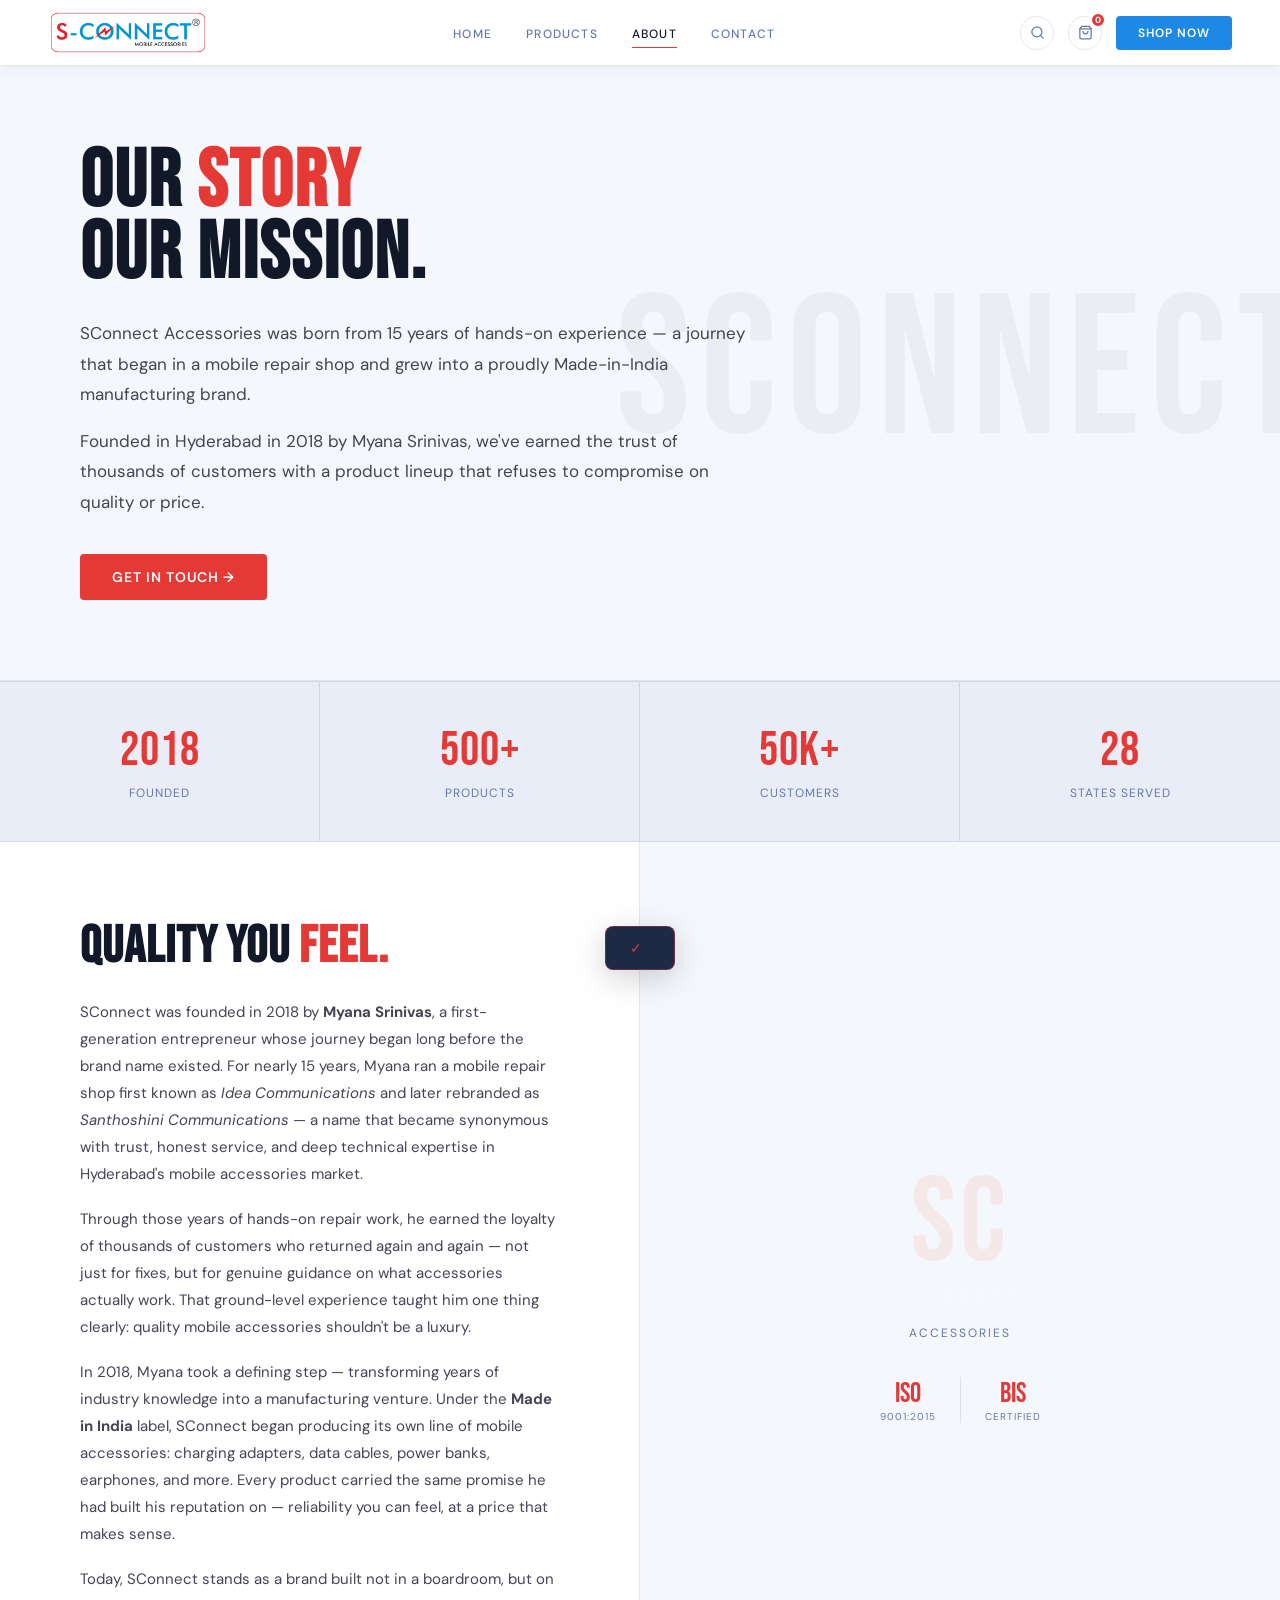
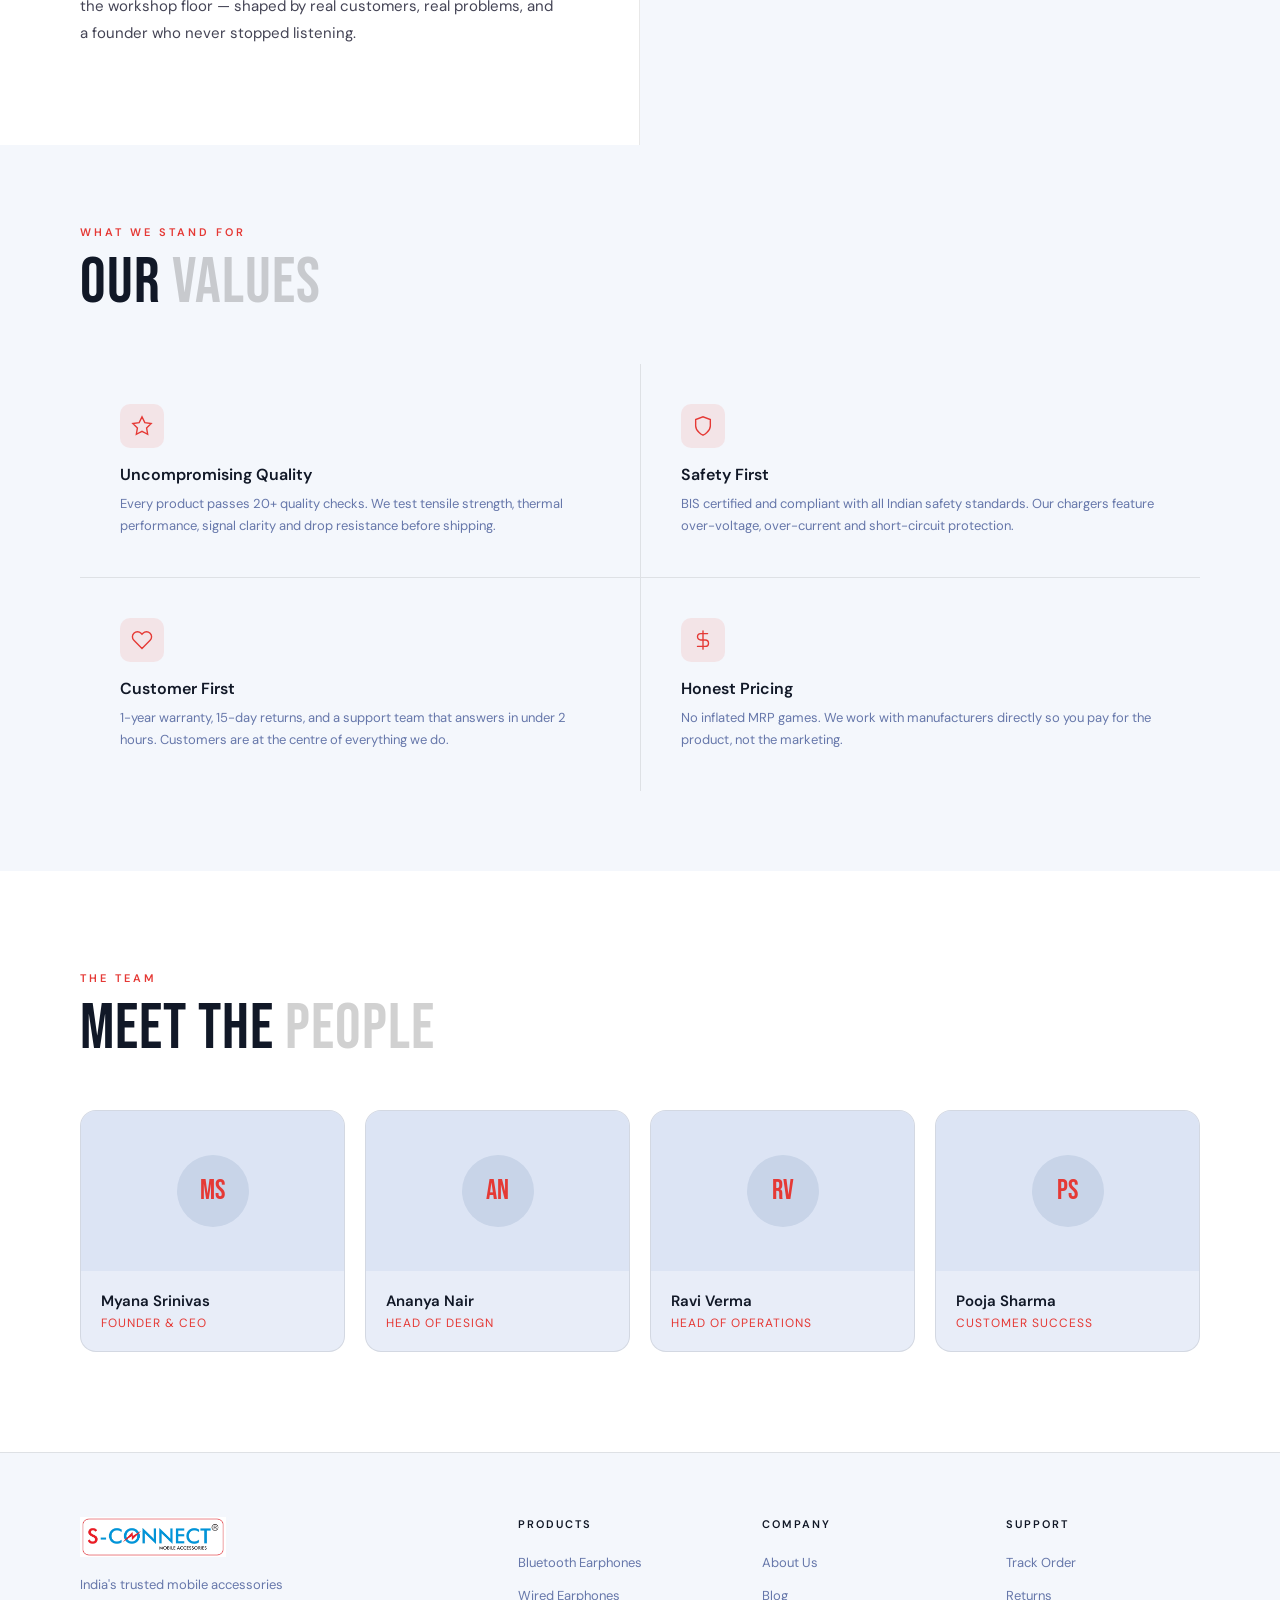
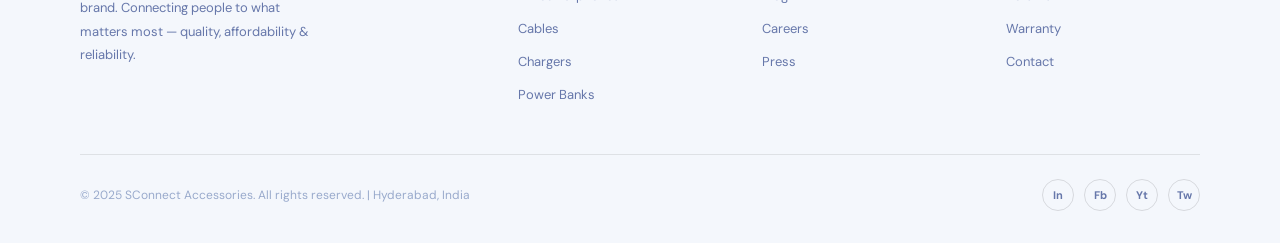
==== about.html @ affcc907 "first commit" ====
<!DOCTYPE html>
<html lang="en">
<head>
  <meta charset="UTF-8">
  <meta name="viewport" content="width=device-width, initial-scale=1.0">
  <title>About Us – SConnect Accessories</title>
  <meta name="description" content="Learn about SConnect Accessories — founded in Hyderabad, serving 50,000+ customers across India with premium mobile accessories.">
  <link href="https://fonts.googleapis.com/css2?family=Bebas+Neue&family=DM+Sans:wght@300;400;500;600;700&display=swap" rel="stylesheet">
  <link rel="stylesheet" href="css/style.css">
</head>
<body>

<!-- ── NAVBAR ── -->
<nav id="navbar">
  <a class="nav-logo" href="index.html">
    <img src="photos/sconnects.jpg" alt="S-Connect Mobile Accessories" class="nav-logo-img">
  </a>
  <ul class="nav-links">
    <li><a href="index.html">Home</a></li>
    <li><a href="products.html">Products</a></li>
    <li><a href="about.html" class="active">About</a></li>
    <li><a href="contact.html">Contact</a></li>
  </ul>
  <div class="nav-right">
    <button class="nav-icon-btn" title="Search">
      <svg width="15" height="15" viewBox="0 0 24 24" fill="none" stroke="currentColor" stroke-width="2" stroke-linecap="round"><circle cx="11" cy="11" r="8"/><line x1="21" y1="21" x2="16.65" y2="16.65"/></svg>
    </button>
    <button class="nav-icon-btn nav-cart" onclick="toggleCart()" title="Cart">
      <svg width="15" height="15" viewBox="0 0 24 24" fill="none" stroke="currentColor" stroke-width="2" stroke-linecap="round"><path d="M6 2L3 6v14a2 2 0 002 2h14a2 2 0 002-2V6l-3-4z"/><line x1="3" y1="6" x2="21" y2="6"/><path d="M16 10a4 4 0 01-8 0"/></svg>
      <span class="cart-count" id="cartCount">0</span>
    </button>
    <a href="products.html" class="btn-nav">Shop Now</a>
  </div>
</nav>

<!-- ── CART DRAWER ── -->
<div class="cart-overlay" id="cartOverlay" onclick="toggleCart()"></div>
<div class="cart-drawer" id="cartDrawer">
  <div class="cart-header">
    <h3>YOUR CART</h3>
    <button class="cart-close" onclick="toggleCart()">✕</button>
  </div>
  <div class="cart-items" id="cartItems">
    <div class="cart-empty">
      <svg width="48" height="48" viewBox="0 0 24 24" fill="none" stroke="currentColor" stroke-width="1.2" opacity="0.3"><path d="M6 2L3 6v14a2 2 0 002 2h14a2 2 0 002-2V6l-3-4z"/><line x1="3" y1="6" x2="21" y2="6"/><path d="M16 10a4 4 0 01-8 0"/></svg>
      <p>Your cart is empty</p>
    </div>
  </div>
  <div class="cart-footer">
    <div class="cart-subtotal">
      <span>Subtotal</span>
      <strong id="cartTotal">₹0</strong>
    </div>
    <button class="btn-checkout" onclick="checkout()">Proceed to Checkout →</button>
  </div>
</div>

<!-- ── TOAST ── -->
<div class="toast" id="toast"><span class="toast-icon">✓</span><span id="toastMsg"></span></div>

<!-- ── PAGE CONTENT ── -->
<div class="about-page">

  <!-- Hero -->
  <div class="about-hero">
    <div class="about-hero-content">
      <h1>OUR <span>STORY</span><br>OUR MISSION.</h1>
      <p>SConnect Accessories was born from 15 years of hands-on experience — a journey that began in a mobile repair shop and grew into a proudly Made-in-India manufacturing brand.</p>
      <p>Founded in Hyderabad in 2018 by Myana Srinivas, we've earned the trust of thousands of customers with a product lineup that refuses to compromise on quality or price.</p>
      <a href="contact.html" class="btn-primary" style="margin-top:20px">Get in Touch →</a>
    </div>
  </div>

  <!-- Stats -->
  <div class="about-stats">
    <div class="about-stat"><div class="about-stat-num">2018</div><div class="about-stat-label">Founded</div></div>
    <div class="about-stat"><div class="about-stat-num">500+</div><div class="about-stat-label">Products</div></div>
    <div class="about-stat"><div class="about-stat-num">50K+</div><div class="about-stat-label">Customers</div></div>
    <div class="about-stat"><div class="about-stat-num">28</div><div class="about-stat-label">States Served</div></div>
  </div>

  <!-- Story -->
  <div class="about-story">
    <div class="about-story-text">
      <h2>QUALITY YOU <span>FEEL.</span></h2>
      <p>SConnect was founded in 2018 by <strong>Myana Srinivas</strong>, a first-generation entrepreneur whose journey began long before the brand name existed. For nearly 15 years, Myana ran a mobile repair shop first known as <em>Idea Communications</em> and later rebranded as <em>Santhoshini Communications</em> — a name that became synonymous with trust, honest service, and deep technical expertise in Hyderabad's mobile accessories market.</p>
      <p>Through those years of hands-on repair work, he earned the loyalty of thousands of customers who returned again and again — not just for fixes, but for genuine guidance on what accessories actually work. That ground-level experience taught him one thing clearly: quality mobile accessories shouldn't be a luxury.</p>
      <p>In 2018, Myana took a defining step — transforming years of industry knowledge into a manufacturing venture. Under the <strong>Made in India</strong> label, SConnect began producing its own line of mobile accessories: charging adapters, data cables, power banks, earphones, and more. Every product carried the same promise he had built his reputation on — reliability you can feel, at a price that makes sense.</p>
      <p>Today, SConnect stands as a brand built not in a boardroom, but on the workshop floor — shaped by real customers, real problems, and a founder who never stopped listening.</p>
    </div>
    <div class="about-story-visual">
      <div style="text-align:center">
        <div style="font-family:var(--font-display);font-size:120px;line-height:1;color:rgba(255,59,0,0.08);letter-spacing:4px">SC</div>
        <div style="font-family:var(--font-display);font-size:28px;letter-spacing:4px;color:rgba(255,255,255,0.15)">SCONNECT</div>
        <div style="font-size:12px;color:var(--muted);letter-spacing:2px;margin-top:8px;text-transform:uppercase">ACCESSORIES</div>
        <div style="display:flex;gap:24px;justify-content:center;margin-top:36px">
          <div style="text-align:center">
            <div style="font-family:var(--font-display);font-size:28px;color:var(--primary)">ISO</div>
            <div style="font-size:10px;color:var(--muted);letter-spacing:1px">9001:2015</div>
          </div>
          <div style="width:1px;background:var(--border)"></div>
          <div style="text-align:center">
            <div style="font-family:var(--font-display);font-size:28px;color:var(--primary)">BIS</div>
            <div style="font-size:10px;color:var(--muted);letter-spacing:1px">CERTIFIED</div>
          </div>
        </div>
      </div>
    </div>
  </div>

  <!-- Values -->
  <div class="section" style="background:var(--dark2);padding-top:80px;padding-bottom:80px">
    <div class="section-label">What We Stand For</div>
    <div class="section-title">OUR <span class="dim">VALUES</span></div>
    <div class="values-grid">
      <div class="value-card">
        <div class="value-icon"><svg viewBox="0 0 24 24"><path d="M12 2l3.09 6.26L22 9.27l-5 4.87 1.18 6.88L12 17.77l-6.18 3.25L7 14.14 2 9.27l6.91-1.01L12 2z"/></svg></div>
        <div class="value-title">Uncompromising Quality</div>
        <div class="value-desc">Every product passes 20+ quality checks. We test tensile strength, thermal performance, signal clarity and drop resistance before shipping.</div>
      </div>
      <div class="value-card">
        <div class="value-icon"><svg viewBox="0 0 24 24"><path d="M12 22s8-4 8-10V5l-8-3-8 3v7c0 6 8 10 8 10z"/></svg></div>
        <div class="value-title">Safety First</div>
        <div class="value-desc">BIS certified and compliant with all Indian safety standards. Our chargers feature over-voltage, over-current and short-circuit protection.</div>
      </div>
      <div class="value-card">
        <div class="value-icon"><svg viewBox="0 0 24 24"><path d="M20.84 4.61a5.5 5.5 0 00-7.78 0L12 5.67l-1.06-1.06a5.5 5.5 0 00-7.78 7.78l1.06 1.06L12 21.23l7.78-7.78 1.06-1.06a5.5 5.5 0 000-7.78z"/></svg></div>
        <div class="value-title">Customer First</div>
        <div class="value-desc">1-year warranty, 15-day returns, and a support team that answers in under 2 hours. Customers are at the centre of everything we do.</div>
      </div>
      <div class="value-card">
        <div class="value-icon"><svg viewBox="0 0 24 24"><path d="M12 2v20M17 5H9.5a3.5 3.5 0 000 7h5a3.5 3.5 0 010 7H6"/></svg></div>
        <div class="value-title">Honest Pricing</div>
        <div class="value-desc">No inflated MRP games. We work with manufacturers directly so you pay for the product, not the marketing.</div>
      </div>
    </div>
  </div>

  <!-- Team -->
  <section class="team-section">
    <div class="section-label">The Team</div>
    <div class="section-title">MEET THE <span class="dim">PEOPLE</span></div>
    <div class="team-grid">
      <div class="team-card"><div class="team-img"><div class="team-avatar">MS</div></div><div class="team-info"><div class="team-name">Myana Srinivas</div><div class="team-role">Founder &amp; CEO</div></div></div>
      <div class="team-card"><div class="team-img"><div class="team-avatar">AN</div></div><div class="team-info"><div class="team-name">Ananya Nair</div><div class="team-role">Head of Design</div></div></div>
      <div class="team-card"><div class="team-img"><div class="team-avatar">RV</div></div><div class="team-info"><div class="team-name">Ravi Verma</div><div class="team-role">Head of Operations</div></div></div>
      <div class="team-card"><div class="team-img"><div class="team-avatar">PS</div></div><div class="team-info"><div class="team-name">Pooja Sharma</div><div class="team-role">Customer Success</div></div></div>
    </div>
  </section>

</div>

<!-- ── FOOTER ── -->
<footer>
  <div class="footer-top">
    <div class="footer-brand">
      <div class="logo-wrap">
        <img src="photos/sconnects.jpg" alt="SConnect Mobile Accessories" class="footer-logo-img">
      </div>
      <p>India's trusted mobile accessories brand. Connecting people to what matters most — quality, affordability &amp; reliability.</p>
    </div>
    <div class="footer-col">
      <h4>Products</h4>
      <ul>
        <li><a href="products.html?cat=Bluetooth">Bluetooth Earphones</a></li>
        <li><a href="products.html?cat=WiredEarphones">Wired Earphones</a></li>
        <li><a href="products.html?cat=Cables">Cables</a></li>
        <li><a href="products.html?cat=Chargers">Chargers</a></li>
        <li><a href="products.html?cat=PowerBank">Power Banks</a></li>
      </ul>
    </div>
    <div class="footer-col">
      <h4>Company</h4>
      <ul>
        <li><a href="about.html">About Us</a></li>
        <li><a href="#">Blog</a></li>
        <li><a href="#">Careers</a></li>
        <li><a href="#">Press</a></li>
      </ul>
    </div>
    <div class="footer-col">
      <h4>Support</h4>
      <ul>
        <li><a href="#">Track Order</a></li>
        <li><a href="#">Returns</a></li>
        <li><a href="#">Warranty</a></li>
        <li><a href="contact.html">Contact</a></li>
      </ul>
    </div>
  </div>
  <div class="footer-bottom">
    <p class="footer-copy">© 2025 SConnect Accessories. All rights reserved. | Hyderabad, India</p>
    <div class="footer-socials">
      <a class="fsoc">In</a><a class="fsoc">Fb</a><a class="fsoc">Yt</a><a class="fsoc">Tw</a>
    </div>
  </div>
</footer>

<button class="back-top" id="backTop" onclick="window.scrollTo({top:0,behavior:'smooth'})">↑</button>

<script src="js/data.js"></script>
<script src="js/cart.js"></script>
<script src="js/main.js"></script>
<script>updateCartUI();</script>
</body>
</html>
---- css/style.css ----
/* ================================================
   SCONNECT ACCESSORIES — Global Stylesheet
   ================================================ */
*,*::before,*::after{box-sizing:border-box;margin:0;padding:0}
:root{
  --primary:#E53935;--primary-dark:#C62828;
  --blue:#1E88E5;--blue-dark:#1565C0;
  --dark:#FFFFFF;--dark2:#F4F7FC;--dark3:#E8EDF8;--dark4:#DCE4F4;
  --gray:#C8D4E8;--border:rgba(0,0,0,0.09);
  --muted:#6677AA;--muted2:#99AACC;--white:#111827;
  --font-display:'Bebas Neue',sans-serif;--font-body:'DM Sans',sans-serif;
}
html{scroll-behavior:smooth}
body{font-family:var(--font-body);background:var(--dark);color:var(--white);overflow-x:hidden;-webkit-font-smoothing:antialiased}
a{text-decoration:none;color:inherit}
ul{list-style:none}
button{font-family:var(--font-body);cursor:pointer}

/* ── NAV ── */
nav{position:fixed;top:0;left:0;right:0;z-index:1000;display:flex;align-items:center;justify-content:space-between;padding:0 48px;height:66px;background:rgba(255,255,255,0.97);backdrop-filter:blur(14px);border-bottom:1px solid var(--border);box-shadow:0 1px 16px rgba(0,0,0,0.07)}
.nav-logo{display:flex;align-items:center;gap:10px;text-decoration:none;color:inherit}
.nav-logo-img{height:44px;width:auto;object-fit:contain;display:block}
.nav-logo-icon{width:36px;height:36px;background:var(--primary);border-radius:8px;display:flex;align-items:center;justify-content:center;flex-shrink:0}
.nav-logo-icon svg{width:20px;height:20px;fill:none;stroke:#fff;stroke-width:2.2;stroke-linecap:round;stroke-linejoin:round}
.nav-logo-text{font-family:var(--font-display);font-size:24px;letter-spacing:3px}
.nav-logo-text span{color:var(--primary)}
.nav-links{display:flex;gap:34px}
.nav-links a{font-size:12px;font-weight:500;letter-spacing:1.2px;text-transform:uppercase;color:var(--muted);transition:color 0.2s;padding:4px 0;position:relative}
.nav-links a::after{content:'';position:absolute;bottom:-2px;left:0;right:0;height:1px;background:var(--primary);transform:scaleX(0);transition:transform 0.25s}
.nav-links a:hover,.nav-links a.active{color:var(--white)}
.nav-links a:hover::after,.nav-links a.active::after{transform:scaleX(1)}
.nav-right{display:flex;align-items:center;gap:14px}
.nav-icon-btn{width:34px;height:34px;background:transparent;border:1px solid var(--border);border-radius:50%;display:flex;align-items:center;justify-content:center;color:var(--muted);transition:all 0.2s;cursor:pointer}
.nav-icon-btn:hover{border-color:var(--primary);color:var(--primary)}
.nav-cart{position:relative}
.cart-count{position:absolute;top:-5px;right:-5px;background:var(--primary);color:#fff;font-size:9px;font-weight:700;width:16px;height:16px;border-radius:50%;display:flex;align-items:center;justify-content:center;border:2px solid var(--dark)}
.btn-nav{background:var(--blue);color:#fff;border:none;padding:9px 22px;border-radius:4px;font-size:12px;font-weight:600;letter-spacing:1px;text-transform:uppercase;transition:all 0.2s;display:inline-flex;align-items:center}
.btn-nav:hover{background:var(--blue-dark);transform:translateY(-1px)}

/* ── CART DRAWER ── */
.cart-overlay{position:fixed;inset:0;background:rgba(0,0,0,0.7);z-index:2000;opacity:0;pointer-events:none;transition:opacity 0.3s;backdrop-filter:blur(4px)}
.cart-overlay.open{opacity:1;pointer-events:all}
.cart-drawer{position:fixed;top:0;right:0;bottom:0;width:420px;background:var(--dark2);z-index:2001;transform:translateX(100%);transition:transform 0.35s cubic-bezier(0.4,0,0.2,1);display:flex;flex-direction:column;border-left:1px solid var(--border)}
.cart-drawer.open{transform:translateX(0)}
.cart-header{display:flex;align-items:center;justify-content:space-between;padding:24px 28px;border-bottom:1px solid var(--border)}
.cart-header h3{font-family:var(--font-display);font-size:24px;letter-spacing:2px}
.cart-close{width:36px;height:36px;background:var(--dark3);border:none;border-radius:50%;color:var(--white);font-size:18px;display:flex;align-items:center;justify-content:center;transition:all 0.2s;cursor:pointer}
.cart-close:hover{background:var(--primary)}
.cart-items{flex:1;overflow-y:auto;padding:20px 28px;display:flex;flex-direction:column;gap:16px}
.cart-items::-webkit-scrollbar{width:4px}
.cart-items::-webkit-scrollbar-thumb{background:var(--gray);border-radius:2px}
.cart-item{display:flex;gap:14px;align-items:center;background:var(--dark3);border-radius:10px;padding:14px;border:1px solid var(--border)}
.cart-item-img{width:60px;height:60px;background:var(--dark4);border-radius:8px;display:flex;align-items:center;justify-content:center;flex-shrink:0;overflow:hidden}
.cart-item-info{flex:1}
.cart-item-name{font-size:14px;font-weight:600;margin-bottom:4px}
.cart-item-price{font-size:13px;color:var(--primary);font-weight:600}
.cart-item-qty{display:flex;align-items:center;gap:10px;margin-top:8px}
.qty-btn{width:26px;height:26px;background:var(--gray);border:none;border-radius:4px;color:var(--white);font-size:16px;display:flex;align-items:center;justify-content:center;transition:background 0.2s;cursor:pointer}
.qty-btn:hover{background:var(--primary);color:#fff}
.qty-num{font-size:13px;font-weight:600;min-width:20px;text-align:center}
.cart-item-remove{background:none;border:none;color:var(--muted);font-size:16px;margin-left:auto;transition:color 0.2s;padding:4px;cursor:pointer}
.cart-item-remove:hover{color:#ff4444}
.cart-empty{text-align:center;padding:60px 20px;color:var(--muted)}
.cart-empty p{font-size:15px;margin-top:12px}
.cart-footer{padding:20px 28px;border-top:1px solid var(--border)}
.cart-subtotal{display:flex;justify-content:space-between;align-items:center;margin-bottom:16px}
.cart-subtotal span{font-size:14px;color:var(--muted)}
.cart-subtotal strong{font-family:var(--font-display);font-size:26px;letter-spacing:1px}
.btn-checkout{width:100%;background:var(--blue);color:#fff;border:none;padding:16px;border-radius:6px;font-size:14px;font-weight:700;letter-spacing:1px;text-transform:uppercase;transition:all 0.2s;cursor:pointer}
.btn-checkout:hover{background:var(--blue-dark)}

/* ── TOAST ── */
.toast{position:fixed;bottom:30px;left:50%;transform:translateX(-50%) translateY(100px);background:#1E2A45;border:1px solid rgba(229,57,53,0.4);color:#fff;padding:12px 24px;border-radius:8px;font-size:14px;font-weight:500;z-index:3000;transition:transform 0.35s cubic-bezier(0.34,1.56,0.64,1);white-space:nowrap;box-shadow:0 8px 32px rgba(0,0,0,0.18)}
.toast.show{transform:translateX(-50%) translateY(0)}
.toast-icon{color:var(--primary);margin-right:8px}

/* ── SHARED UTILITIES ── */
.section{padding:100px 80px}
.section-label{font-size:11px;font-weight:600;letter-spacing:3px;text-transform:uppercase;color:var(--primary);margin-bottom:14px}
.section-title{font-family:var(--font-display);font-size:clamp(40px,5vw,64px);letter-spacing:1px;line-height:0.95;color:var(--white);margin-bottom:50px}
.section-title .dim{color:rgba(0,0,0,0.18)}
.btn-primary{background:var(--primary);color:#fff;border:none;padding:14px 32px;border-radius:4px;font-size:14px;font-weight:600;letter-spacing:1px;text-transform:uppercase;transition:all 0.2s;display:inline-flex;align-items:center;gap:8px;cursor:pointer}
.btn-primary:hover{background:var(--primary-dark);transform:translateY(-1px)}
.btn-ghost{background:transparent;color:var(--blue);border:1px solid var(--blue);padding:14px 32px;border-radius:4px;font-size:14px;font-weight:500;letter-spacing:1px;text-transform:uppercase;transition:all 0.2s;display:inline-flex;align-items:center;gap:8px;cursor:pointer}
.btn-ghost:hover{border-color:var(--blue-dark);background:rgba(30,136,229,0.06);color:var(--blue-dark)}

/* ── PRODUCT CARD ── */
.product-card{background:var(--dark3);border:1px solid var(--border);border-radius:16px;overflow:hidden;cursor:pointer;transition:all 0.3s}
.product-card:hover{border-color:rgba(229,57,53,0.22);transform:translateY(-4px);box-shadow:0 16px 48px rgba(0,0,0,0.4)}
.product-img{height:220px;display:flex;align-items:center;justify-content:center;position:relative;overflow:hidden}
.product-img-bg{position:absolute;inset:0;opacity:0.07}
.badge{position:absolute;top:14px;left:14px;background:var(--primary);color:#fff;font-size:10px;font-weight:700;letter-spacing:1.5px;text-transform:uppercase;padding:4px 10px;border-radius:3px;z-index:2}
.product-info{padding:20px 24px 24px}
.product-cat{font-size:11px;color:var(--muted);text-transform:uppercase;letter-spacing:1.5px;margin-bottom:7px}
.product-name{font-size:16px;font-weight:600;margin-bottom:5px}
.product-desc{font-size:13px;color:var(--muted);line-height:1.6;margin-bottom:18px}
.product-footer{display:flex;align-items:center;justify-content:space-between}
.product-price{font-family:var(--font-display);font-size:24px;letter-spacing:1px}
.product-price .currency{font-size:14px;font-family:var(--font-body);font-weight:500}
.product-price .old{font-size:13px;font-family:var(--font-body);color:var(--muted);text-decoration:line-through;margin-left:7px;font-weight:400}
.btn-add{width:38px;height:38px;background:var(--primary);border:none;border-radius:50%;color:#fff;font-size:20px;font-weight:300;display:flex;align-items:center;justify-content:center;transition:all 0.2s;cursor:pointer}
.btn-add:hover{background:var(--primary-dark);transform:scale(1.1)}

/* ── HOME — HERO ── */
.hero{min-height:100vh;padding-top:66px;display:grid;grid-template-columns:1fr 1fr;position:relative;overflow:hidden}
.hero-left{display:flex;flex-direction:column;justify-content:center;padding:80px 60px 80px 80px;position:relative;z-index:2}
.hero-badge{display:inline-flex;align-items:center;gap:8px;background:rgba(229,57,53,0.1);border:1px solid rgba(229,57,53,0.28);color:var(--primary);font-size:11px;font-weight:600;letter-spacing:2px;text-transform:uppercase;padding:6px 14px;border-radius:20px;margin-bottom:28px;width:fit-content}
.hero-badge::before{content:'';width:6px;height:6px;border-radius:50%;background:var(--primary);animation:pulse 1.5s infinite}
@keyframes pulse{0%,100%{opacity:1}50%{opacity:0.3}}
.hero-title{font-family:var(--font-display);font-size:clamp(64px,7vw,100px);line-height:0.9;letter-spacing:2px;color:var(--white);margin-bottom:24px}
.hero-title .accent{color:var(--primary);display:block}
.hero-sub{font-size:15px;color:var(--muted);line-height:1.75;max-width:380px;margin-bottom:40px;font-weight:300}
.hero-cta{display:flex;gap:16px;align-items:center}
.hero-stats{display:flex;gap:40px;margin-top:60px;padding-top:40px;border-top:1px solid var(--border)}
.stat-num{font-family:var(--font-display);font-size:36px;letter-spacing:1px}
.stat-label{font-size:11px;color:var(--muted);letter-spacing:1px;text-transform:uppercase;margin-top:2px}
.hero-right{position:relative;display:flex;align-items:center;justify-content:center;overflow:hidden}
.hero-bg-glow{position:absolute;width:600px;height:600px;background:radial-gradient(circle,rgba(30,136,229,0.18) 0%,transparent 70%);border-radius:50%;top:50%;left:50%;transform:translate(-50%,-50%)}
.hero-product-visual{position:relative;z-index:2;width:380px;height:380px;display:flex;align-items:center;justify-content:center}
.product-circle{width:320px;height:320px;border-radius:50%;border:1px solid rgba(0,0,0,0.1);display:flex;align-items:center;justify-content:center;position:relative;animation:float 4s ease-in-out infinite}
@keyframes float{0%,100%{transform:translateY(0)}50%{transform:translateY(-12px)}}
.product-circle::before{content:'';position:absolute;inset:-20px;border-radius:50%;border:1px solid rgba(229,57,53,0.1)}
.product-circle::after{content:'';position:absolute;inset:-40px;border-radius:50%;border:1px dashed rgba(0,0,0,0.08)}
.hero-img-frame{position:relative;animation:float 4s ease-in-out infinite;filter:drop-shadow(0 24px 48px rgba(30,136,229,0.18))}
.hero-product-img{width:420px;max-width:90%;height:420px;object-fit:contain;display:block;position:relative;z-index:1}
/* ── Hero Oval Slideshow ── */
.hero-slideshow{position:relative;width:340px;height:440px;border-radius:50%;overflow:hidden;transform:translateZ(0);-webkit-transform:translateZ(0);border:3px solid rgba(30,136,229,0.22);box-shadow:0 24px 64px rgba(30,136,229,0.18),0 0 0 14px rgba(30,136,229,0.06);animation:float 4s ease-in-out infinite;flex-shrink:0}
.hero-slide{position:absolute;top:0;left:0;width:100%;height:100%;opacity:0;transition:opacity 1.4s ease-in-out}
.hero-slide.active{opacity:1}
.hero-slide img{position:absolute;top:0;left:0;width:100%;height:100%;object-fit:cover;object-position:center;display:block}
.hero-slide-label{position:absolute;bottom:32px;left:50%;transform:translateX(-50%);background:rgba(255,255,255,0.92);backdrop-filter:blur(8px);color:var(--white);font-size:11px;font-weight:700;letter-spacing:1.5px;text-transform:uppercase;padding:6px 18px;border-radius:20px;white-space:nowrap;transition:opacity 0.4s ease;z-index:10;border:1px solid rgba(30,136,229,0.18)}

/* ── MARQUEE ── */
.marquee-strip{background:var(--blue);padding:13px 0;overflow:hidden;white-space:nowrap}
.marquee-inner{display:inline-block;animation:marquee 22s linear infinite}
@keyframes marquee{0%{transform:translateX(0)}100%{transform:translateX(-50%)}}
.marquee-item{display:inline-block;font-family:var(--font-display);font-size:16px;letter-spacing:3px;padding:0 28px}
.marquee-dot{color:rgba(255,255,255,0.4)}

/* ── HOME — CATEGORIES ── */
.categories-grid{display:grid;grid-template-columns:repeat(4,1fr);gap:16px}
.cat-card{background:var(--dark3);border:1px solid var(--border);border-radius:12px;padding:32px 24px;cursor:pointer;transition:all 0.3s;position:relative;overflow:hidden}
.cat-card::before{content:'';position:absolute;bottom:0;left:0;right:0;height:3px;background:var(--primary);transform:scaleX(0);transform-origin:left;transition:transform 0.3s}
.cat-card:hover{border-color:rgba(229,57,53,0.28);transform:translateY(-4px)}
.cat-card:hover::before{transform:scaleX(1)}
.cat-icon{width:52px;height:52px;background:rgba(229,57,53,0.1);border-radius:10px;display:flex;align-items:center;justify-content:center;margin-bottom:20px}
.cat-icon svg{width:26px;height:26px;stroke:var(--primary);fill:none;stroke-width:1.5;stroke-linecap:round}
.cat-name{font-size:15px;font-weight:600;margin-bottom:6px}
.cat-count{font-size:12px;color:var(--muted)}

/* ── HOME — PRODUCTS SECTION ── */
.products-section{background:var(--dark2);padding:100px 80px}
.section-header{display:flex;align-items:flex-end;justify-content:space-between;margin-bottom:50px}
.products-grid{display:grid;grid-template-columns:repeat(3,1fr);gap:20px}

/* ── HOME — WHY ── */
.why-section{padding:100px 80px;background:var(--dark)}
.why-grid{display:grid;grid-template-columns:1fr 1fr;gap:80px;align-items:center}
.why-items{display:flex;flex-direction:column;gap:28px;margin-top:44px}
.why-item{display:flex;gap:20px;align-items:flex-start}
.why-num{font-family:var(--font-display);font-size:48px;line-height:1;color:rgba(229,57,53,0.18);min-width:52px}
.why-item-title{font-size:16px;font-weight:600;margin-bottom:6px}
.why-item-desc{font-size:13px;color:var(--muted);line-height:1.7}
.why-right{display:grid;grid-template-columns:1fr 1fr;gap:16px}
.spec-card{background:var(--dark3);border:1px solid var(--border);border-radius:12px;padding:28px 24px;text-align:center}
.spec-val{font-family:var(--font-display);font-size:42px;letter-spacing:1px;color:var(--primary)}
.spec-unit{font-size:18px}
.spec-desc{font-size:12px;color:var(--muted);margin-top:6px;letter-spacing:0.5px}

/* ── HOME — REVIEWS ── */
.reviews-section{padding:100px 80px;background:var(--dark2)}
.reviews-grid{display:grid;grid-template-columns:repeat(3,1fr);gap:20px}
.review-card{background:var(--dark3);border:1px solid var(--border);border-radius:16px;padding:28px;transition:all 0.3s}
.review-card:hover{border-color:rgba(229,57,53,0.18);transform:translateY(-2px)}
.review-stars{color:var(--primary);font-size:14px;letter-spacing:2px;margin-bottom:14px}
.review-text{font-size:14px;color:#445;line-height:1.7;margin-bottom:18px;font-weight:400;font-style:italic}
.review-author{display:flex;align-items:center;gap:12px}
.review-avatar{width:38px;height:38px;border-radius:50%;background:var(--primary);display:flex;align-items:center;justify-content:center;font-size:15px;font-weight:700;flex-shrink:0}
.review-name{font-size:14px;font-weight:600}
.review-location{font-size:11px;color:var(--muted);margin-top:2px}

/* ── HOME — PROMO BANNER ── */
.promo-banner{margin:0 80px 100px;background:var(--primary);border-radius:20px;padding:60px 70px;display:flex;align-items:center;justify-content:space-between;position:relative;overflow:hidden}
.promo-banner::before{content:'';position:absolute;right:-60px;top:-60px;width:300px;height:300px;border-radius:50%;background:rgba(255,255,255,0.08)}
.promo-banner::after{content:'';position:absolute;right:80px;bottom:-100px;width:250px;height:250px;border-radius:50%;background:rgba(255,255,255,0.05)}
.promo-eyebrow{font-size:11px;font-weight:600;letter-spacing:3px;text-transform:uppercase;color:rgba(255,255,255,0.7);margin-bottom:12px}
.promo-title{font-family:var(--font-display);font-size:52px;line-height:0.95;letter-spacing:1px}
.promo-sub{font-size:14px;color:rgba(255,255,255,0.75);margin-top:12px;font-weight:300}
.btn-promo{background:#fff;color:var(--primary);border:none;padding:16px 40px;border-radius:6px;font-size:14px;font-weight:700;letter-spacing:1px;text-transform:uppercase;transition:all 0.2s;position:relative;z-index:2;white-space:nowrap;cursor:pointer}
.btn-promo:hover{transform:scale(1.03)}

/* ── PRODUCTS PAGE ── */
.products-page{padding-top:66px}
.products-hero{background:var(--dark2);padding:60px 80px;border-bottom:1px solid var(--border)}
.products-hero h1{font-family:var(--font-display);font-size:64px;letter-spacing:2px;margin-bottom:8px}
.products-hero p{font-size:15px;color:var(--muted);font-weight:300}
.products-layout{display:grid;grid-template-columns:260px 1fr;gap:0}
.filters-sidebar{background:var(--dark2);border-right:1px solid var(--border);padding:32px 28px;position:sticky;top:66px;align-self:start;max-height:calc(100vh - 66px);overflow-y:auto}
.filters-sidebar::-webkit-scrollbar{width:4px}
.filters-sidebar::-webkit-scrollbar-thumb{background:var(--gray);border-radius:2px}
.filter-title{font-family:var(--font-display);font-size:20px;letter-spacing:2px;margin-bottom:24px;padding-bottom:16px;border-bottom:1px solid var(--border)}
.filter-group{margin-bottom:28px}
.filter-group-title{font-size:11px;font-weight:600;letter-spacing:2px;text-transform:uppercase;color:var(--muted);margin-bottom:14px}
.filter-options{display:flex;flex-direction:column;gap:10px}
.filter-opt{display:flex;align-items:center;gap:10px;cursor:pointer}
.filter-opt input[type=checkbox]{width:16px;height:16px;accent-color:var(--primary);cursor:pointer}
.filter-opt span{font-size:13px;color:var(--muted);transition:color 0.2s}
.filter-opt:hover span{color:var(--white)}
.price-inputs{display:flex;gap:10px;align-items:center;margin-top:8px}
.price-input{flex:1;background:var(--dark3);border:1px solid var(--border);border-radius:6px;padding:8px 12px;color:var(--white);font-size:13px;font-family:var(--font-body);outline:none;transition:border-color 0.2s;-moz-appearance:textfield;appearance:textfield}
.price-input::-webkit-outer-spin-button,.price-input::-webkit-inner-spin-button{-webkit-appearance:none;appearance:none}
.price-input:focus{border-color:var(--primary)}
.price-sep{font-size:12px;color:var(--muted)}
.filter-apply{width:100%;background:var(--primary);color:#fff;border:none;padding:11px;border-radius:6px;font-size:13px;font-weight:600;letter-spacing:1px;text-transform:uppercase;margin-top:10px;transition:all 0.2s;cursor:pointer}
.filter-apply:hover{background:var(--primary-dark)}
.products-main{padding:32px 40px}
.category-tabs{display:flex;gap:10px;margin-bottom:28px;flex-wrap:wrap}
.cat-tab{background:var(--dark3);border:1px solid var(--border);color:var(--muted);padding:8px 18px;border-radius:100px;font-size:12px;font-weight:500;letter-spacing:0.5px;transition:all 0.2s;cursor:pointer}
.cat-tab:hover,.cat-tab.active{background:var(--primary);border-color:var(--primary);color:#fff}
.products-toolbar{display:flex;align-items:center;justify-content:space-between;margin-bottom:28px;padding-bottom:20px;border-bottom:1px solid var(--border)}
.products-count{font-size:13px;color:var(--muted)}
.products-count strong{color:var(--white)}
.sort-select{background:var(--dark3);border:1px solid var(--border);color:var(--white);padding:8px 14px;border-radius:6px;font-size:13px;font-family:var(--font-body);outline:none;cursor:pointer}
.sort-select:focus{border-color:var(--primary)}
.sort-select option{background:var(--dark3)}
.all-products-grid{display:grid;grid-template-columns:repeat(3,1fr);gap:18px}

/* ── ABOUT PAGE ── */
.about-page{padding-top:66px}
.about-hero{min-height:58vh;background:var(--dark2);display:flex;align-items:center;padding:80px;position:relative;overflow:hidden;border-bottom:1px solid var(--border)}
.about-hero::before{content:'SCONNECT';position:absolute;right:-40px;top:50%;transform:translateY(-50%);font-family:var(--font-display);font-size:200px;letter-spacing:10px;color:rgba(0,0,0,0.04);line-height:1;pointer-events:none;white-space:nowrap}
.about-hero-content{max-width:680px;position:relative;z-index:2}
.about-hero h1{font-family:var(--font-display);font-size:80px;letter-spacing:2px;line-height:0.9;margin-bottom:28px}
.about-hero h1 span{color:var(--primary)}
.about-hero p{font-size:17px;color:#445;line-height:1.8;font-weight:400;margin-bottom:16px}
.about-stats{display:grid;grid-template-columns:repeat(4,1fr);background:var(--dark3);border-top:1px solid var(--border);border-bottom:1px solid var(--border)}
.about-stat{padding:40px;text-align:center;border-right:1px solid var(--border)}
.about-stat:last-child{border-right:none}
.about-stat-num{font-family:var(--font-display);font-size:48px;color:var(--primary);letter-spacing:1px}
.about-stat-label{font-size:12px;color:var(--muted);letter-spacing:1px;text-transform:uppercase;margin-top:6px}
.about-story{display:grid;grid-template-columns:1fr 1fr}
.about-story-text{padding:80px;border-right:1px solid var(--border)}
.about-story-text h2{font-family:var(--font-display);font-size:52px;letter-spacing:1px;line-height:0.95;margin-bottom:28px}
.about-story-text h2 span{color:var(--primary)}
.about-story-text p{font-size:15px;color:#445;line-height:1.8;margin-bottom:18px;font-weight:400}
.about-story-visual{padding:80px;display:flex;align-items:center;justify-content:center;background:var(--dark2)}
.values-grid{display:grid;grid-template-columns:repeat(2,1fr);gap:1px;background:var(--border)}
.value-card{background:var(--dark2);padding:40px;transition:background 0.3s}
.value-card:hover{background:var(--dark3)}
.value-icon{width:44px;height:44px;background:rgba(229,57,53,0.1);border-radius:10px;display:flex;align-items:center;justify-content:center;margin-bottom:16px}
.value-icon svg{width:22px;height:22px;stroke:var(--primary);fill:none;stroke-width:1.5;stroke-linecap:round}
.value-title{font-size:16px;font-weight:600;margin-bottom:8px}
.value-desc{font-size:13px;color:var(--muted);line-height:1.7}
.team-section{padding:100px 80px;background:var(--dark)}
.team-grid{display:grid;grid-template-columns:repeat(4,1fr);gap:20px}
.team-card{background:var(--dark3);border:1px solid var(--border);border-radius:16px;overflow:hidden;transition:all 0.3s}
.team-card:hover{border-color:rgba(229,57,53,0.2);transform:translateY(-3px)}
.team-img{height:160px;background:var(--dark4);display:flex;align-items:center;justify-content:center}
.team-avatar{width:72px;height:72px;border-radius:50%;background:var(--gray);display:flex;align-items:center;justify-content:center;font-family:var(--font-display);font-size:28px;color:var(--primary)}
.team-info{padding:20px}
.team-name{font-size:15px;font-weight:600;margin-bottom:4px}
.team-role{font-size:12px;color:var(--primary);text-transform:uppercase;letter-spacing:1px}

/* ── CONTACT PAGE ── */
.contact-page{padding-top:66px}
.contact-hero{background:var(--dark2);padding:70px 80px;border-bottom:1px solid var(--border)}
.contact-hero h1{font-family:var(--font-display);font-size:70px;letter-spacing:2px;margin-bottom:10px}
.contact-hero h1 span{color:var(--primary)}
.contact-hero p{font-size:15px;color:var(--muted);font-weight:300}
.contact-layout{display:grid;grid-template-columns:1fr 1fr}
.contact-info{padding:70px 80px;background:var(--dark);border-right:1px solid var(--border)}
.contact-info h2{font-family:var(--font-display);font-size:36px;letter-spacing:1px;margin-bottom:32px}
.contact-item{display:flex;gap:18px;margin-bottom:32px;align-items:flex-start}
.contact-icon{width:44px;height:44px;background:rgba(229,57,53,0.1);border-radius:10px;display:flex;align-items:center;justify-content:center;flex-shrink:0}
.contact-icon svg{width:20px;height:20px;stroke:var(--primary);fill:none;stroke-width:1.5;stroke-linecap:round}
.contact-item-title{font-size:12px;color:var(--muted);text-transform:uppercase;letter-spacing:1px;margin-bottom:4px}
.contact-item-val{font-size:15px;font-weight:500}
.contact-socials{margin-top:48px;padding-top:40px;border-top:1px solid var(--border)}
.contact-socials h4{font-size:12px;color:var(--muted);letter-spacing:2px;text-transform:uppercase;margin-bottom:16px}
.social-row{display:flex;gap:12px}
.social-btn{width:40px;height:40px;border:1px solid var(--border);border-radius:50%;display:flex;align-items:center;justify-content:center;font-size:12px;font-weight:700;color:var(--muted);transition:all 0.2s}
.social-btn:hover{border-color:var(--primary);color:var(--primary)}
.contact-form-wrap{padding:70px 80px;background:var(--dark2)}
.contact-form-wrap h2{font-family:var(--font-display);font-size:36px;letter-spacing:1px;margin-bottom:32px}
.form-row{display:grid;grid-template-columns:1fr 1fr;gap:16px}
.form-group{margin-bottom:20px}
.form-group label{display:block;font-size:12px;font-weight:600;letter-spacing:1.5px;text-transform:uppercase;color:var(--muted);margin-bottom:8px}
.form-group input,.form-group textarea,.form-group select{width:100%;background:var(--dark3);border:1px solid var(--border);border-radius:8px;padding:13px 16px;color:var(--white);font-size:14px;font-family:var(--font-body);outline:none;transition:border-color 0.2s}
.form-group input:focus,.form-group textarea:focus,.form-group select:focus{border-color:var(--primary)}
.form-group input::placeholder,.form-group textarea::placeholder{color:var(--muted2)}
.form-group textarea{resize:vertical;min-height:120px}
.form-group select option{background:var(--dark3)}
.btn-submit{background:var(--blue);color:#fff;border:none;padding:15px 40px;border-radius:6px;font-size:14px;font-weight:700;letter-spacing:1px;text-transform:uppercase;transition:all 0.2s;display:flex;align-items:center;gap:8px;cursor:pointer}
.btn-submit:hover{background:var(--blue-dark);transform:translateY(-1px)}
.form-success{background:rgba(229,57,53,0.08);border:1px solid rgba(229,57,53,0.25);border-radius:10px;padding:20px 24px;margin-top:16px;font-size:14px;color:var(--primary);display:none;font-weight:500}
.form-success.show{display:block}

/* ── FOOTER ── */
footer{background:var(--dark2);border-top:1px solid var(--border);padding:64px 80px 32px}
.footer-top{display:grid;grid-template-columns:2fr 1fr 1fr 1fr;gap:50px;margin-bottom:50px}
.footer-brand .logo-wrap{display:flex;align-items:center;gap:10px;margin-bottom:16px}
.footer-logo-img{height:40px;width:auto;object-fit:contain;display:block}
.footer-logo-icon{width:32px;height:32px;background:var(--primary);border-radius:7px;display:flex;align-items:center;justify-content:center}
.footer-logo-icon svg{width:17px;height:17px;fill:none;stroke:#fff;stroke-width:2.2;stroke-linecap:round;stroke-linejoin:round}
.footer-logo-text{font-family:var(--font-display);font-size:22px;letter-spacing:3px}
.footer-logo-text span{color:var(--primary)}
.footer-brand p{font-size:13px;color:var(--muted);line-height:1.8;max-width:240px}
.footer-col h4{font-size:11px;font-weight:600;letter-spacing:2px;text-transform:uppercase;margin-bottom:20px}
.footer-col ul{display:flex;flex-direction:column;gap:12px}
.footer-col ul a{font-size:13px;color:var(--muted);transition:color 0.2s}
.footer-col ul a:hover{color:var(--white)}
.footer-bottom{border-top:1px solid var(--border);padding-top:24px;display:flex;justify-content:space-between;align-items:center}
.footer-copy{font-size:12px;color:var(--muted2)}
.footer-socials{display:flex;gap:10px}
.fsoc{width:32px;height:32px;border:1px solid rgba(0,0,0,0.12);border-radius:50%;display:flex;align-items:center;justify-content:center;font-size:11px;font-weight:700;color:var(--muted);transition:all 0.2s}
.fsoc:hover{border-color:var(--primary);color:var(--primary)}

/* ── PRODUCT DETAIL PAGE ── */
.detail-page{padding-top:66px;min-height:100vh;background:var(--dark)}
.detail-breadcrumb{padding:18px 80px;background:var(--dark2);border-bottom:1px solid var(--border);font-size:13px;color:var(--muted);display:flex;align-items:center;gap:8px}
.detail-breadcrumb a{color:var(--blue);text-decoration:none;transition:color 0.2s}
.detail-breadcrumb a:hover{color:var(--blue-dark)}
.detail-breadcrumb span{color:var(--muted)}
.detail-layout{display:grid;grid-template-columns:1fr 1fr;gap:0;min-height:calc(100vh - 120px)}
.detail-img-wrap{background:var(--dark2);display:flex;align-items:center;justify-content:center;padding:60px;position:relative;border-right:1px solid var(--border)}
.detail-img-inner{width:100%;max-width:420px;aspect-ratio:1;background:#EEF2FA;border-radius:20px;display:flex;align-items:center;justify-content:center;position:relative;overflow:hidden;box-shadow:0 8px 40px rgba(0,0,0,0.08)}
.detail-img-inner img{width:80%;height:80%;object-fit:contain;display:block;margin:auto;position:relative;z-index:1}
.detail-info{padding:60px 70px;display:flex;flex-direction:column;gap:0}
.detail-badge{display:inline-block;background:var(--primary);color:#fff;font-size:10px;font-weight:700;letter-spacing:1.5px;text-transform:uppercase;padding:4px 12px;border-radius:3px;margin-bottom:16px}
.detail-cat{font-size:11px;font-weight:600;letter-spacing:2.5px;text-transform:uppercase;color:var(--blue);margin-bottom:10px}
.detail-name{font-family:var(--font-display);font-size:clamp(32px,4vw,52px);letter-spacing:1px;line-height:1;color:var(--white);margin-bottom:16px}
.detail-stars{font-size:18px;color:var(--primary);letter-spacing:3px;margin-bottom:20px}
.detail-price{font-family:var(--font-display);font-size:42px;letter-spacing:1px;color:var(--white);margin-bottom:28px;display:flex;align-items:baseline;gap:12px}
.detail-price .currency{font-size:20px;font-family:var(--font-body);font-weight:500}
.detail-price .old{font-size:18px;font-family:var(--font-body);color:var(--muted);text-decoration:line-through;font-weight:400}
.detail-divider{height:1px;background:var(--border);margin-bottom:28px}
.detail-features-title{font-size:11px;font-weight:700;letter-spacing:2px;text-transform:uppercase;color:var(--muted);margin-bottom:14px}
.detail-features{list-style:none;display:flex;flex-direction:column;gap:10px;margin-bottom:36px}
.detail-features li{display:flex;align-items:center;gap:10px;font-size:14px;color:var(--white);font-weight:500}
.detail-features li::before{content:'';width:8px;height:8px;border-radius:50%;background:var(--blue);flex-shrink:0}
.detail-actions{display:flex;align-items:center;gap:16px;flex-wrap:wrap}
.detail-qty{display:flex;align-items:center;gap:0;border:1px solid var(--border);border-radius:8px;overflow:hidden}
.detail-qty-btn{width:42px;height:48px;background:var(--dark3);border:none;color:var(--white);font-size:20px;display:flex;align-items:center;justify-content:center;cursor:pointer;transition:background 0.2s}
.detail-qty-btn:hover{background:var(--gray)}
.detail-qty-num{width:52px;height:48px;background:var(--dark);border:none;border-left:1px solid var(--border);border-right:1px solid var(--border);color:var(--white);font-size:16px;font-weight:600;text-align:center;font-family:var(--font-body)}
.detail-add-btn{flex:1;background:var(--primary);color:#fff;border:none;padding:14px 32px;border-radius:8px;font-size:14px;font-weight:700;letter-spacing:1px;text-transform:uppercase;cursor:pointer;transition:all 0.2s;display:flex;align-items:center;justify-content:center;gap:8px}
.detail-add-btn:hover{background:var(--primary-dark);transform:translateY(-1px)}
.detail-related{padding:60px 80px;background:var(--dark2);border-top:1px solid var(--border)}
.detail-related h3{font-family:var(--font-display);font-size:32px;letter-spacing:2px;color:var(--white);margin-bottom:28px}
.detail-related-grid{display:grid;grid-template-columns:repeat(4,1fr);gap:16px}
.detail-meta{margin-top:28px;padding-top:24px;border-top:1px solid var(--border);display:flex;flex-direction:column;gap:12px}
.detail-meta-row{display:flex;justify-content:space-between;align-items:center;font-size:13px}
.detail-meta-row span{color:var(--muted)}
.detail-meta-row strong{font-weight:600;color:var(--white)}
@media(max-width:1024px){
  .detail-breadcrumb{padding:16px 24px}
  .detail-layout{grid-template-columns:1fr}
  .detail-img-wrap{padding:40px 24px;border-right:none;border-bottom:1px solid var(--border)}
  .detail-info{padding:36px 24px}
  .detail-related{padding:40px 24px}
  .detail-related-grid{grid-template-columns:repeat(2,1fr)}
}
@media(max-width:640px){
  .detail-related-grid{grid-template-columns:1fr 1fr}
  .detail-actions{flex-direction:column;align-items:stretch}
  .detail-qty{justify-content:center}
}

/* ── BACK TO TOP ── */
.back-top{position:fixed;bottom:30px;right:30px;width:44px;height:44px;background:var(--primary);border:none;border-radius:50%;color:#fff;font-size:18px;display:flex;align-items:center;justify-content:center;opacity:0;pointer-events:none;transition:all 0.3s;z-index:900;box-shadow:0 4px 16px rgba(229,57,53,0.3);cursor:pointer}
.back-top.show{opacity:1;pointer-events:all}
.back-top:hover{background:var(--primary-dark);transform:translateY(-2px)}

/* ── RESPONSIVE ── */
@media(max-width:1024px){
  nav{padding:0 24px}
  .hero{grid-template-columns:1fr}
  .hero-right{display:none}
  .hero-left{padding:80px 24px}
  .section{padding:70px 24px}
  .products-section,.why-section,.reviews-section,.team-section{padding:70px 24px}
  .promo-banner{margin:0 24px 70px;padding:40px 32px;flex-direction:column;gap:24px;text-align:center}
  .categories-grid{grid-template-columns:repeat(2,1fr)}
  .products-grid{grid-template-columns:repeat(2,1fr)}
  .reviews-grid{grid-template-columns:1fr}
  .why-grid{grid-template-columns:1fr;gap:40px}
  .about-hero{padding:60px 24px}
  .about-hero h1{font-size:56px}
  .about-stats{grid-template-columns:repeat(2,1fr)}
  .about-story{grid-template-columns:1fr}
  .about-story-text{padding:40px 24px}
  .about-story-visual{padding:40px 24px}
  .contact-layout{grid-template-columns:1fr}
  .contact-info{padding:40px 24px;border-right:none;border-bottom:1px solid var(--border)}
  .contact-form-wrap{padding:40px 24px}
  .contact-hero{padding:50px 24px}
  .footer-top{grid-template-columns:1fr 1fr;gap:30px}
  footer{padding:40px 24px 24px}
  .products-layout{grid-template-columns:1fr}
  .filters-sidebar{position:static;max-height:none;display:flex;gap:20px;flex-wrap:wrap;padding:20px 24px}
  .filter-title{display:none}
  .filter-group{margin-bottom:0}
  .products-main{padding:20px 24px}
  .all-products-grid{grid-template-columns:repeat(2,1fr)}
  .team-grid{grid-template-columns:repeat(2,1fr)}
  .products-hero{padding:40px 24px}
}
@media(max-width:640px){
  .nav-links{display:none}
  .categories-grid{grid-template-columns:1fr 1fr}
  .products-grid,.all-products-grid{grid-template-columns:1fr}
  .reviews-grid{grid-template-columns:1fr}
  .about-stats{grid-template-columns:1fr 1fr}
  .team-grid{grid-template-columns:1fr 1fr}
  .footer-top{grid-template-columns:1fr}
  .form-row{grid-template-columns:1fr}
  .cart-drawer{width:100%}
  .why-right{grid-template-columns:1fr 1fr}
}
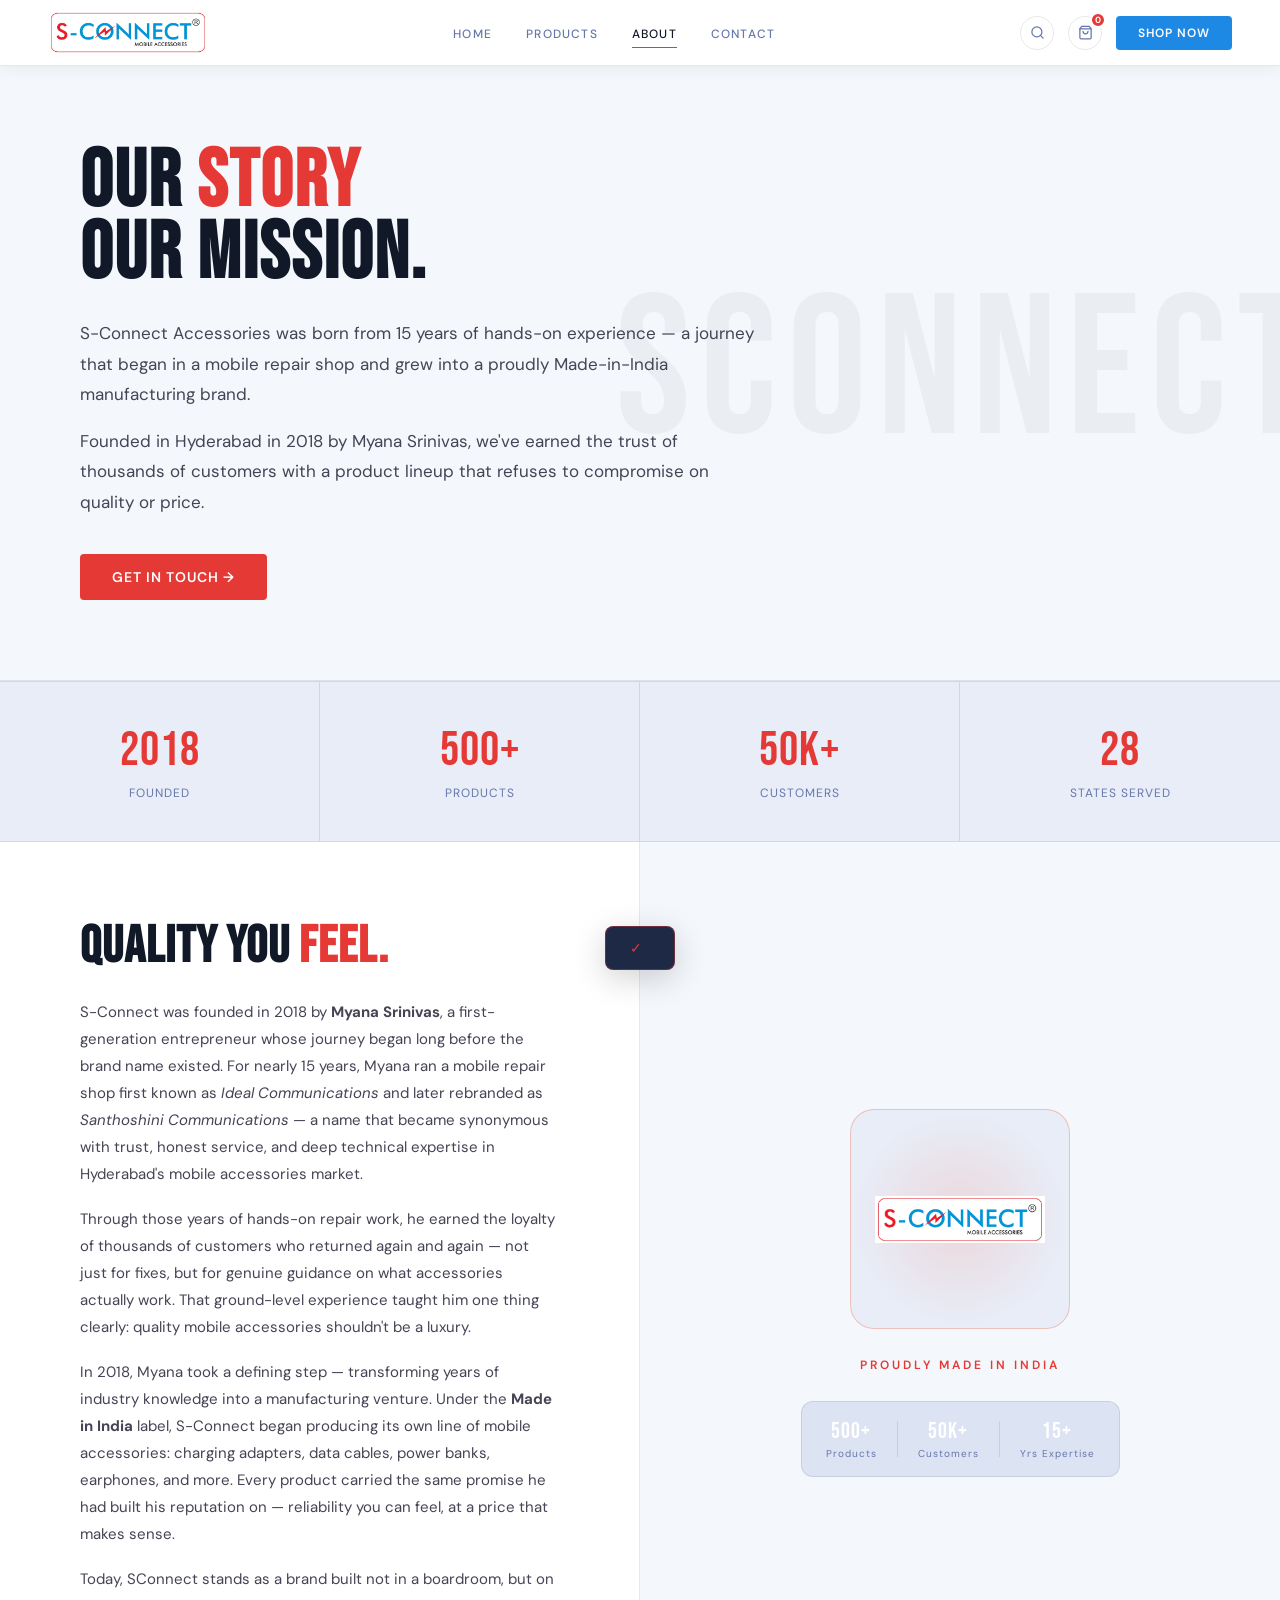
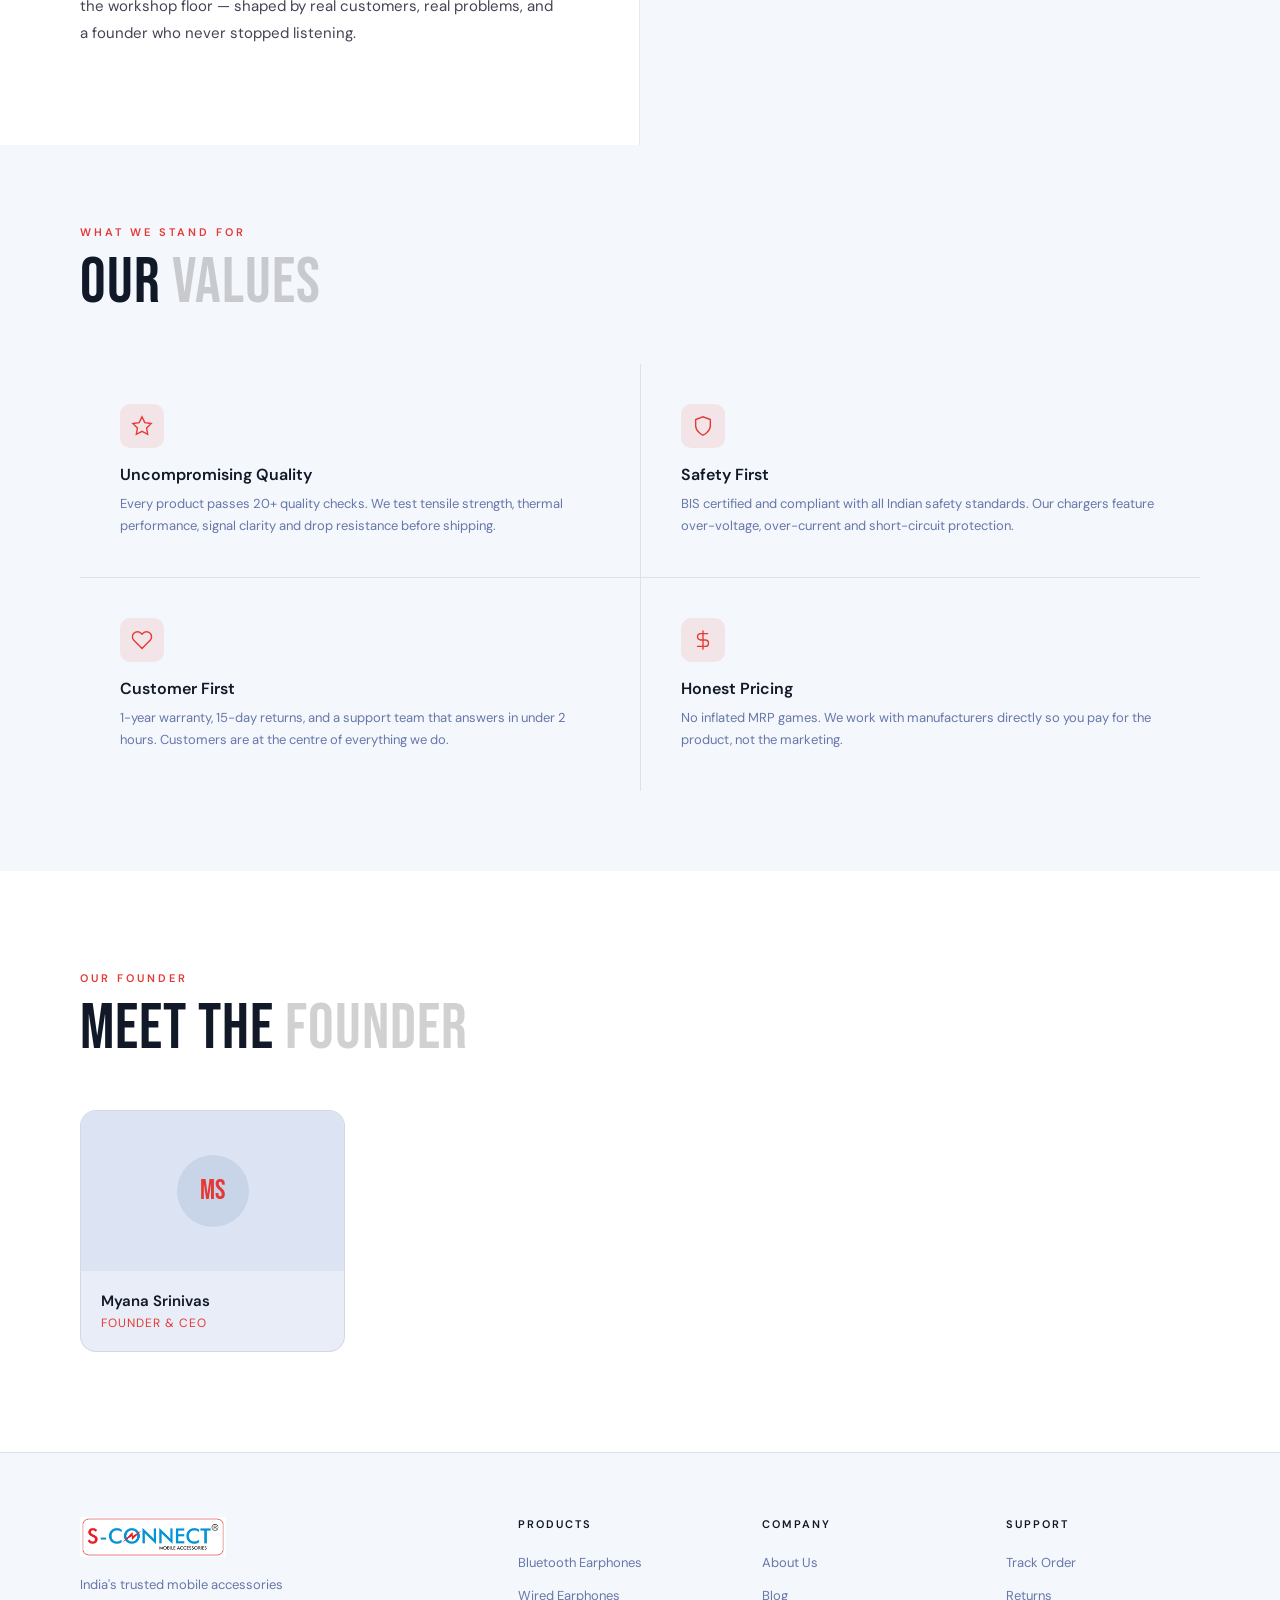
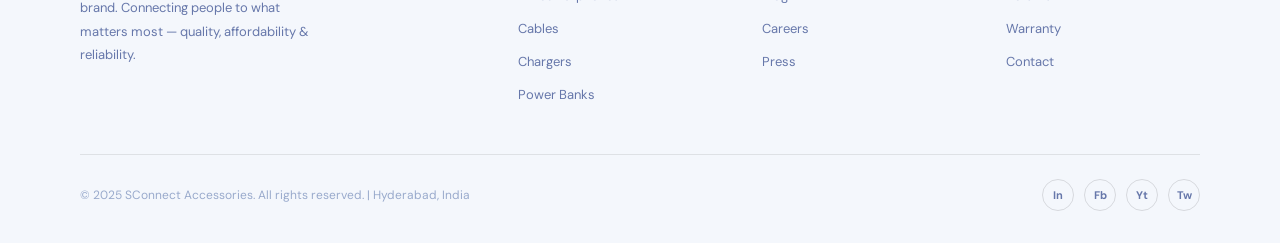
==== commit 3171c281: "Update UI, fix encoding, add EmailJS contact form, about page improvements - Fixed garbled UTF-8 sym" ====
--- a/about.html
+++ b/about.html
@@ -3,7 +3,7 @@
 <head>
   <meta charset="UTF-8">
   <meta name="viewport" content="width=device-width, initial-scale=1.0">
-  <title>About Us – SConnect Accessories</title>
+  <title>About Us – S-Connect Accessories</title>
   <meta name="description" content="Learn about SConnect Accessories — founded in Hyderabad, serving 50,000+ customers across India with premium mobile accessories.">
   <link href="https://fonts.googleapis.com/css2?family=Bebas+Neue&family=DM+Sans:wght@300;400;500;600;700&display=swap" rel="stylesheet">
   <link rel="stylesheet" href="css/style.css">
@@ -65,7 +65,7 @@
   <div class="about-hero">
     <div class="about-hero-content">
       <h1>OUR <span>STORY</span><br>OUR MISSION.</h1>
-      <p>SConnect Accessories was born from 15 years of hands-on experience — a journey that began in a mobile repair shop and grew into a proudly Made-in-India manufacturing brand.</p>
+      <p>S-Connect Accessories was born from 15 years of hands-on experience — a journey that began in a mobile repair shop and grew into a proudly Made-in-India manufacturing brand.</p>
       <p>Founded in Hyderabad in 2018 by Myana Srinivas, we've earned the trust of thousands of customers with a product lineup that refuses to compromise on quality or price.</p>
       <a href="contact.html" class="btn-primary" style="margin-top:20px">Get in Touch →</a>
     </div>
@@ -83,25 +83,32 @@
   <div class="about-story">
     <div class="about-story-text">
       <h2>QUALITY YOU <span>FEEL.</span></h2>
-      <p>SConnect was founded in 2018 by <strong>Myana Srinivas</strong>, a first-generation entrepreneur whose journey began long before the brand name existed. For nearly 15 years, Myana ran a mobile repair shop first known as <em>Idea Communications</em> and later rebranded as <em>Santhoshini Communications</em> — a name that became synonymous with trust, honest service, and deep technical expertise in Hyderabad's mobile accessories market.</p>
+      <p>S-Connect was founded in 2018 by <strong>Myana Srinivas</strong>, a first-generation entrepreneur whose journey began long before the brand name existed. For nearly 15 years, Myana ran a mobile repair shop first known as <em>Ideal Communications</em> and later rebranded as <em>Santhoshini Communications</em> — a name that became synonymous with trust, honest service, and deep technical expertise in Hyderabad's mobile accessories market.</p>
       <p>Through those years of hands-on repair work, he earned the loyalty of thousands of customers who returned again and again — not just for fixes, but for genuine guidance on what accessories actually work. That ground-level experience taught him one thing clearly: quality mobile accessories shouldn't be a luxury.</p>
-      <p>In 2018, Myana took a defining step — transforming years of industry knowledge into a manufacturing venture. Under the <strong>Made in India</strong> label, SConnect began producing its own line of mobile accessories: charging adapters, data cables, power banks, earphones, and more. Every product carried the same promise he had built his reputation on — reliability you can feel, at a price that makes sense.</p>
+      <p>In 2018, Myana took a defining step — transforming years of industry knowledge into a manufacturing venture. Under the <strong>Made in India</strong> label, S-Connect began producing its own line of mobile accessories: charging adapters, data cables, power banks, earphones, and more. Every product carried the same promise he had built his reputation on — reliability you can feel, at a price that makes sense.</p>
       <p>Today, SConnect stands as a brand built not in a boardroom, but on the workshop floor — shaped by real customers, real problems, and a founder who never stopped listening.</p>
     </div>
     <div class="about-story-visual">
-      <div style="text-align:center">
-        <div style="font-family:var(--font-display);font-size:120px;line-height:1;color:rgba(255,59,0,0.08);letter-spacing:4px">SC</div>
-        <div style="font-family:var(--font-display);font-size:28px;letter-spacing:4px;color:rgba(255,255,255,0.15)">SCONNECT</div>
-        <div style="font-size:12px;color:var(--muted);letter-spacing:2px;margin-top:8px;text-transform:uppercase">ACCESSORIES</div>
-        <div style="display:flex;gap:24px;justify-content:center;margin-top:36px">
-          <div style="text-align:center">
-            <div style="font-family:var(--font-display);font-size:28px;color:var(--primary)">ISO</div>
-            <div style="font-size:10px;color:var(--muted);letter-spacing:1px">9001:2015</div>
-          </div>
-          <div style="width:1px;background:var(--border)"></div>
-          <div style="text-align:center">
-            <div style="font-family:var(--font-display);font-size:28px;color:var(--primary)">BIS</div>
-            <div style="font-size:10px;color:var(--muted);letter-spacing:1px">CERTIFIED</div>
+      <div class="brand-showcase">
+        <div class="brand-logo-frame">
+          <div class="brand-logo-glow"></div>
+          <img src="photos/sconnects.jpg" alt="S-Connect Accessories" class="brand-logo-img">
+        </div>
+        <div class="brand-tagline">Proudly Made in India</div>
+        <div class="brand-certs">
+          <div class="brand-cert">
+            <div class="brand-cert-val">500+</div>
+            <div class="brand-cert-sub">Products</div>
+          </div>
+          <div class="brand-cert-divider"></div>
+          <div class="brand-cert">
+            <div class="brand-cert-val">50K+</div>
+            <div class="brand-cert-sub">Customers</div>
+          </div>
+          <div class="brand-cert-divider"></div>
+          <div class="brand-cert">
+            <div class="brand-cert-val">15+</div>
+            <div class="brand-cert-sub">Yrs Expertise</div>
           </div>
         </div>
       </div>
@@ -138,13 +145,23 @@
 
   <!-- Team -->
   <section class="team-section">
-    <div class="section-label">The Team</div>
-    <div class="section-title">MEET THE <span class="dim">PEOPLE</span></div>
+    <div class="section-label">Our Founder</div>
+    <div class="section-title">MEET THE <span class="dim">FOUNDER</span></div>
     <div class="team-grid">
-      <div class="team-card"><div class="team-img"><div class="team-avatar">MS</div></div><div class="team-info"><div class="team-name">Myana Srinivas</div><div class="team-role">Founder &amp; CEO</div></div></div>
-      <div class="team-card"><div class="team-img"><div class="team-avatar">AN</div></div><div class="team-info"><div class="team-name">Ananya Nair</div><div class="team-role">Head of Design</div></div></div>
-      <div class="team-card"><div class="team-img"><div class="team-avatar">RV</div></div><div class="team-info"><div class="team-name">Ravi Verma</div><div class="team-role">Head of Operations</div></div></div>
-      <div class="team-card"><div class="team-img"><div class="team-avatar">PS</div></div><div class="team-info"><div class="team-name">Pooja Sharma</div><div class="team-role">Customer Success</div></div></div>
+      <div class="team-card-wrapper">
+        <div class="team-card">
+          <div class="team-img"><div class="team-avatar">MS</div></div>
+          <div class="team-info">
+            <div class="team-name">Myana Srinivas</div>
+            <div class="team-role">Founder &amp; CEO</div>
+          </div>
+        </div>
+        <div class="team-bio">
+          <div class="team-bio-name">Myana Srinivas</div>
+          <div class="team-bio-role">Founder &amp; CEO</div>
+          <p>With over 15 years of hands-on expertise in the mobile repair industry, Myana has worked across a wide range of devices, consistently delivering excellent results and earning the trust of thousands of satisfied customers. In 2018, he channelled that deep, ground-level experience into founding S-Connect — building a line of quality, Made-in-India products for every mobile need. His vision was clear: create a homegrown Indian brand that every customer could rely on. That vision is now loved across the country.</p>
+        </div>
+      </div>
     </div>
   </section>
 
--- a/css/style.css
+++ b/css/style.css
@@ -244,6 +244,16 @@
 .about-story-text h2 span{color:var(--primary)}
 .about-story-text p{font-size:15px;color:#445;line-height:1.8;margin-bottom:18px;font-weight:400}
 .about-story-visual{padding:80px;display:flex;align-items:center;justify-content:center;background:var(--dark2)}
+.brand-showcase{display:flex;flex-direction:column;align-items:center;gap:28px}
+.brand-logo-frame{position:relative;width:220px;height:220px;border-radius:24px;border:1px solid rgba(255,59,0,0.25);background:var(--dark3);display:flex;align-items:center;justify-content:center;overflow:hidden}
+.brand-logo-glow{position:absolute;inset:0;background:radial-gradient(circle at center,rgba(255,59,0,0.12) 0%,transparent 70%);pointer-events:none}
+.brand-logo-img{width:170px;height:170px;object-fit:contain;position:relative;z-index:1;border-radius:12px}
+.brand-tagline{font-size:12px;letter-spacing:3px;text-transform:uppercase;color:var(--primary);font-weight:600}
+.brand-certs{display:flex;align-items:center;gap:20px;background:var(--dark4);border:1px solid var(--border);border-radius:12px;padding:16px 24px}
+.brand-cert{text-align:center}
+.brand-cert-val{font-family:var(--font-display);font-size:22px;color:#fff;letter-spacing:1px}
+.brand-cert-sub{font-size:10px;color:var(--muted);letter-spacing:1px;margin-top:2px}
+.brand-cert-divider{width:1px;height:36px;background:var(--border)}
 .values-grid{display:grid;grid-template-columns:repeat(2,1fr);gap:1px;background:var(--border)}
 .value-card{background:var(--dark2);padding:40px;transition:background 0.3s}
 .value-card:hover{background:var(--dark3)}
@@ -253,13 +263,19 @@
 .value-desc{font-size:13px;color:var(--muted);line-height:1.7}
 .team-section{padding:100px 80px;background:var(--dark)}
 .team-grid{display:grid;grid-template-columns:repeat(4,1fr);gap:20px}
+.team-card-wrapper{position:relative}
 .team-card{background:var(--dark3);border:1px solid var(--border);border-radius:16px;overflow:hidden;transition:all 0.3s}
-.team-card:hover{border-color:rgba(229,57,53,0.2);transform:translateY(-3px)}
+.team-card-wrapper:hover .team-card{border-color:rgba(229,57,53,0.4);transform:translateY(-3px)}
 .team-img{height:160px;background:var(--dark4);display:flex;align-items:center;justify-content:center}
 .team-avatar{width:72px;height:72px;border-radius:50%;background:var(--gray);display:flex;align-items:center;justify-content:center;font-family:var(--font-display);font-size:28px;color:var(--primary)}
 .team-info{padding:20px}
 .team-name{font-size:15px;font-weight:600;margin-bottom:4px}
 .team-role{font-size:12px;color:var(--primary);text-transform:uppercase;letter-spacing:1px}
+.team-bio{position:absolute;top:0;left:calc(100% + 16px);width:380px;min-height:100%;background:#fff;border:1px solid rgba(229,57,53,0.25);border-radius:12px;padding:20px 24px;opacity:0;transform:translateX(-14px);transition:opacity 0.35s ease,transform 0.35s ease;pointer-events:none;z-index:10;display:flex;flex-direction:column;justify-content:center}
+.team-card-wrapper:hover .team-bio{opacity:1;transform:translateX(0);pointer-events:auto}
+.team-bio-name{font-size:15px;font-weight:700;color:#111;margin-bottom:3px}
+.team-bio-role{font-size:11px;color:var(--primary);text-transform:uppercase;letter-spacing:1.5px;margin-bottom:12px}
+.team-bio p{font-size:12.5px;line-height:1.75;color:#333;margin:0}
 
 /* ── CONTACT PAGE ── */
 .contact-page{padding-top:66px}
